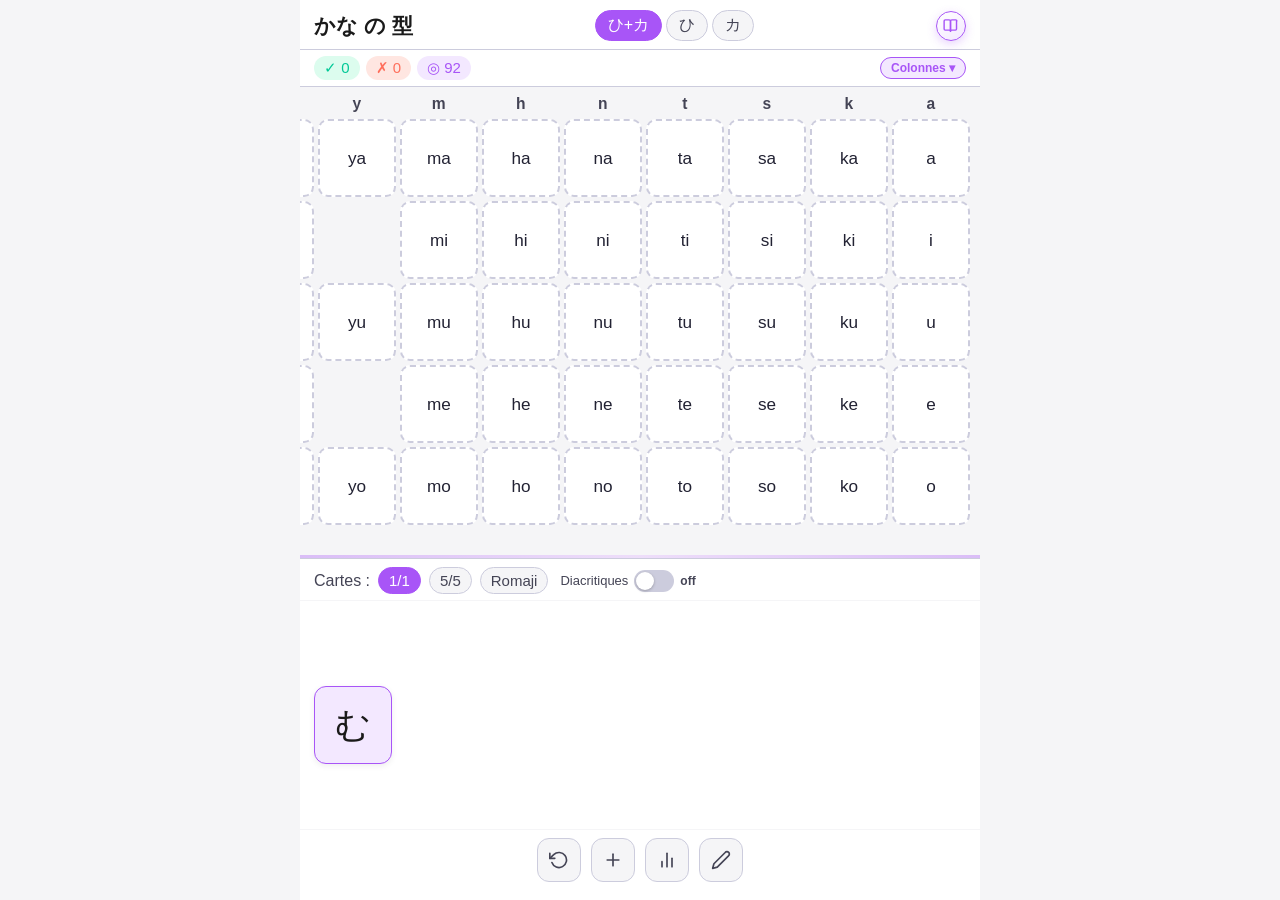
==== index.html @ 25a621da "fix: barre de boutons coupée en PWA Android (hauteur du conteneur obsolète) : --app-h mesuré en JS à" ====
<!DOCTYPE html>
<html lang="fr" dir="ltr">
<head>
  <meta charset="UTF-8" />
  <meta name="viewport" content="width=device-width, initial-scale=1.0, maximum-scale=1.0, user-scalable=no" />
  <title>Kana no Katas — Apprendre les kanas japonais</title>
  <meta name="description" content="Jeu d'apprentissage des kanas japonais par glisser-déposer avec répétition espacée." />
  <meta name="theme-color" content="#A855F7" />
  <meta name="apple-mobile-web-app-capable" content="yes" />
  <meta name="apple-mobile-web-app-status-bar-style" content="default" />
  <meta name="apple-mobile-web-app-title" content="Kana no Katas" />
  <link rel="manifest" href="manifest.json" />
  <link rel="apple-touch-icon" href="icons/icon-192.png" />
  <link rel="stylesheet" href="style.css" />
  <script src="viewport.js"></script>
</head>
<body>
<div id="app">
  <div id="header">
    <h1>かな の 型</h1>
    <div id="mode-toggle">
      <button class="mode-btn active" onclick="setMode('both',this)">ひ+カ</button>
      <button class="mode-btn" onclick="setMode('hiragana',this)">ひ</button>
      <button class="mode-btn" onclick="setMode('katakana',this)">カ</button>
    </div>
    <a class="help-btn" href="guide/index.html#ch02" aria-label="Mode d'emploi" title="Mode d'emploi">
      <svg viewBox="0 0 24 24" width="17" height="17" fill="none" stroke="currentColor" stroke-width="2" stroke-linecap="round" stroke-linejoin="round">
        <path d="M3 5.5C3 4.67 3.67 4 4.5 4H10a2 2 0 0 1 2 2v14a1.5 1.5 0 0 0-1.5-1.5H4.5A1.5 1.5 0 0 1 3 17V5.5Z"/>
        <path d="M21 5.5c0-.83-.67-1.5-1.5-1.5H14a2 2 0 0 0-2 2v14a1.5 1.5 0 0 1 1.5-1.5h5.5a1.5 1.5 0 0 0 1.5-1.5V5.5Z"/>
      </svg>
    </a>
  </div>

  <div id="score-bar">
    <span class="sp sp-ok"   id="s-ok">✓ 0</span>
    <span class="sp sp-err"  id="s-err">✗ 0</span>
    <span class="sp sp-left" id="s-left">◎ 0</span>
    <span class="sp sp-retry" id="s-retry" style="display:none">↺ 0</span>
    <button id="col-selector-btn" onclick="toggleColSelector()"><span id="col-selector-label">Colonnes ▾</span></button>
  </div>


  <!-- Panneau de sélection (masqué par défaut) -->
  <div id="col-selector-panel" style="display:none;">
    <div id="col-selector-header">
      <span>Choisir les colonnes</span>
      <div style="display:flex;gap:6px;">
        <button onclick="selectAllCols()">Toutes</button>
        <button onclick="selectNoneCols()">Aucune</button>
        <button class="btn-apply" onclick="applyColSelection()">Appliquer ✓</button>
      </div>
    </div>
    <div id="col-checkboxes"></div>
  </div>

  <div id="grid-zone">
    <div id="grid-scroll">
      <div id="grid"></div>
    </div>
  </div>

  <div id="divider"></div>

  <div id="card-zone">
    <div id="deck-controls">
      <label>Cartes :</label>
      <button class="dc-btn active" onclick="setDeckSize(1,this)">1/1</button>
      <button class="dc-btn" onclick="setDeckSize(5,this)">5/5</button>
      <button class="dc-btn" id="btnhint" onclick="toggleHints()">Romaji</button>
      <span id="diac-switch-group">
        <span id="diac-switch-label">Diacritiques</span>
        <button id="diac-switch" onclick="toggleDiacritics(this)" aria-pressed="false">
          <span class="rt-knob"></span>
        </button>
        <span id="diac-switch-state">off</span>
      </span>
    </div>
    <div id="msg"></div>
    <div id="deck-scroll"></div>
    <div id="actions">
      <button onclick="resetGame()" aria-label="Recommencer" title="Recommencer">
        <svg viewBox="0 0 24 24" width="20" height="20" fill="none" stroke="currentColor" stroke-width="2" stroke-linecap="round" stroke-linejoin="round"><polyline points="1 4 1 10 7 10"/><path d="M3.51 15a9 9 0 1 0 2.13-9.36L1 10"/></svg>
      </button>
      <button onclick="drawMore()" aria-label="Ajouter des cartes" title="Ajouter des cartes">
        <svg viewBox="0 0 24 24" width="20" height="20" fill="none" stroke="currentColor" stroke-width="2" stroke-linecap="round" stroke-linejoin="round"><line x1="12" y1="5" x2="12" y2="19"/><line x1="5" y1="12" x2="19" y2="12"/></svg>
      </button>
      <button onclick="showBilan()" aria-label="Bilan" title="Bilan">
        <svg viewBox="0 0 24 24" width="20" height="20" fill="none" stroke="currentColor" stroke-width="2" stroke-linecap="round" stroke-linejoin="round"><line x1="18" y1="20" x2="18" y2="10"/><line x1="12" y1="20" x2="12" y2="4"/><line x1="6" y1="20" x2="6" y2="14"/></svg>
      </button>
      <button onclick="window.location.href='trace.html'" aria-label="Tracé" title="Tracé">
        <svg viewBox="0 0 24 24" width="20" height="20" fill="none" stroke="currentColor" stroke-width="2" stroke-linecap="round" stroke-linejoin="round"><path d="M17 3a2.85 2.83 0 1 1 4 4L7.5 20.5 2 22l1.5-5.5z"/></svg>
      </button>
    </div>
  </div>

  <!-- Feedback erreur -->
  <div id="feedback">
    <div class="fb-char"   id="fb-char"></div>
    <div class="fb-romaji" id="fb-romaji"></div>
    <div class="fb-col"    id="fb-col"></div>
    <div class="fb-msg">↺ Reproposé dans ~15 cartes</div>
  </div>

  <!-- Bilan -->
  <div id="bilan">
    <h2>Bilan de session</h2>
    <div class="bilan-stats">
      <div class="bstat ok"><div class="val" id="b-ok">0</div><div class="lbl">Réussis</div></div>
      <div class="bstat err"><div class="val" id="b-err">0</div><div class="lbl">Erreurs</div></div>
      <div class="bstat pct"><div class="val" id="b-pct">—</div><div class="lbl">Réussite</div></div>
    </div>
    <div class="bilan-section" id="b-errors-section">
      <h3>À retravailler</h3>
      <div class="bilan-grid" id="b-errors"></div>
    </div>
    <div class="bilan-section">
      <h3>Maîtrisés</h3>
      <div class="bilan-grid" id="b-ok-grid"></div>
    </div>
    <button onclick="closeBilan()">← Continuer</button>
    <button onclick="window.location.href='trace.html'" class="bilan-trace-btn">✏️ S'entraîner au tracé</button>
    <button onclick="resetGame()">↺ Recommencer</button>
  </div>

<script src="data.js"></script>
<script src="game.js"></script>
<div id="sw-update-banner" style="display:none;">
  <span>✨ Nouvelle version disponible</span>
  <button onclick="applySwUpdate()">Mettre à jour</button>
</div>
<script>
  let swRegistration = null;

  function showUpdateBanner() {
    document.getElementById('sw-update-banner').style.display = 'flex';
  }

  function applySwUpdate() {
    if (!swRegistration || !swRegistration.waiting) return;
    swRegistration.waiting.postMessage('SKIP_WAITING');
  }

  if ('serviceWorker' in navigator) {
    window.addEventListener('load', () => {
      navigator.serviceWorker.register('sw.js')
        .then(reg => {
          swRegistration = reg;
          console.log('SW OK', reg.scope);

          // Cas 1 : un SW est déjà en attente au moment où la page se charge
          // (l'utilisateur avait laissé un onglet ouvert pendant le déploiement).
          if (reg.waiting) showUpdateBanner();

          // Cas 2 : un nouveau SW vient d'être détecté pendant cette session.
          reg.addEventListener('updatefound', () => {
            const newWorker = reg.installing;
            if (!newWorker) return;
            newWorker.addEventListener('statechange', () => {
              if (newWorker.state === 'installed' && navigator.serviceWorker.controller) {
                showUpdateBanner();
              }
            });
          });
        })
        .catch(e => console.warn('SW KO', e));

      // Une fois le nouveau SW activé (après le clic sur "Mettre à jour"),
      // on recharge la page pour charger les nouveaux fichiers.
      let refreshing = false;
      navigator.serviceWorker.addEventListener('controllerchange', () => {
        if (refreshing) return;
        refreshing = true;
        window.location.reload();
      });

      // Sécurité supplémentaire : revérifie une nouvelle version toutes les heures
      // tant que l'app reste ouverte, au cas où un cache intermédiaire (CDN, proxy)
      // retarderait la détection automatique du navigateur.
      setInterval(() => { if (swRegistration) swRegistration.update(); }, 60 * 60 * 1000);
    });
  }
</script>
</body>
</html>
---- style.css ----
/* ── Reset ── */
*, *::before, *::after { box-sizing: border-box; margin: 0; padding: 0; }

:root {
  --bg:     #ffffff;
  --bg2:    #f5f5f7;
  --bg3:    #ebebee;
  --ink:    #3a3a40;
  --text:   #1a1a1a;
  --text2:  #444455;
  --text3:  #222233;
  --border: #ccccdd;
  --purple: #A855F7;
  --purple-light: #F3E8FF;
  --kata-accent: #D946A8;
  --kata-accent-light: #FCE7F3;
  --green:  #00C896;
  --green-light: #DCFCEE;
  --red:    #FF6E5B;
  --red-light: #FFE6E1;
  --amber:  #FFB300;
  --amber-light: #FFF3D6;
  --amber-mid: #FFB300;
  --kana-color: #1a1a1a;
  --romaji-color: #222233;
}

@media (prefers-color-scheme: dark) {
  :root {
    --bg: #1c1c1e; --bg2: #2c2c2e; --bg3: #3a3a3c;
    --ink: #d4d4d8;
    --text: #f2f2f7; --text2: #ebebf5cc; --text3: #333344;
    --border: #48484a;
    --kana-color: #f2f2f7;
    --romaji-color: #ebebf5;
    --purple: #C77DFF; --purple-light: #3a2860;
    --kata-accent: #F0A8D8; --kata-accent-light: #3a1e30;
    --green: #2DFFAA; --green-light: #103a2a;
    --red: #FF8A77; --red-light: #3a1d16;
    --amber: #FFC94D; --amber-light: #3a2c0a;
    --amber-mid: #FFC94D;
  }
}

html, body { height: 100%; overflow: hidden; }

body {
  font-family: -apple-system, BlinkMacSystemFont, 'Segoe UI', sans-serif;
  background: var(--bg2);
  color: var(--text);
  -webkit-tap-highlight-color: transparent;
  font-size: 14px;
}

/* ── Layout principal ── */
#app {
  display: flex; flex-direction: column;
  height: var(--app-h, 100dvh); /* --app-h : voir viewport.js */
  max-width: 680px; margin: 0 auto;
  padding-top: env(safe-area-inset-top, 0px);
  position: relative;
}

/* ── Header ── */
#header {
  display: flex; align-items: center; justify-content: space-between;
  padding: 10px 14px 8px;
  background: var(--bg);
  border-bottom: 1px solid var(--border);
  flex-shrink: 0;
}
#header h1 { font-size: 21px; font-weight: 600; }

#mode-toggle { display: flex; gap: 4px; }
.mode-btn {
  font-size: 16px; padding: 4px 12px; border-radius: 20px;
  border: 1px solid var(--border); background: var(--bg2); color: var(--text2);
  cursor: pointer; transition: all 0.15s;
}
.mode-btn.active { background: var(--purple); color: white; border-color: var(--purple); }

/* ── Score bar ── */
#score-bar {
  display: flex; gap: clamp(3px, 1.5vw, 6px); padding: 6px clamp(8px, 3vw, 14px);
  background: var(--bg); border-bottom: 1px solid var(--border);
  flex-shrink: 0; align-items: center;
  flex-wrap: nowrap;
}
.sp {
  font-size: clamp(11px, 3.2vw, 15px);
  padding: 3px clamp(6px, 2vw, 10px);
  border-radius: 20px; font-weight: 500;
  white-space: nowrap; flex-shrink: 0;
}
.sp-ok    { background: var(--green-light);  color: var(--green); }
.sp-err   { background: var(--red-light);    color: var(--red); }
.sp-left  { background: var(--purple-light); color: var(--purple); }
.sp-retry { background: var(--amber-light);  color: var(--amber); }

/* ── Zone grille 66% ── */
#grid-zone {
  flex: 1 1 0; overflow: hidden; min-height: 0;
  background: var(--bg2); position: relative;
  margin-top: env(safe-area-inset-top, 0px);
}
#grid-scroll {
  width: 100%; height: 100%;
  overflow-x: auto; overflow-y: hidden;
  -webkit-overflow-scrolling: touch;
  touch-action: pan-x;
  padding: 6px 10px;
  direction: rtl;
  align-content: flex-start;
}
#grid {
  display: inline-flex; flex-direction: row; gap: 4px;
  height: 100%; direction: rtl; align-items: stretch;
}

.kana-col {
  display: flex; flex-direction: column; gap: 4px;
  justify-content: flex-start;
  overflow: hidden;
}

.col-hdr {
  font-size: calc(var(--cell-size, 56px) * 0.20); color: var(--text2); text-align: center; font-weight: 700; letter-spacing: 0.03em;
  padding: 2px 0; font-weight: 600; width: var(--cell-size, 56px); flex-shrink: 0;
}

.cell {
  width: var(--cell-size, 56px); height: var(--cell-size, 56px);
  flex-shrink: 0; border-radius: 10px;
  border: 2px dashed var(--border);
  display: flex; align-items: center; justify-content: center; flex-direction: column;
  font-size: calc(var(--cell-size, 56px) * 0.55); background: var(--bg); cursor: pointer;
  color: var(--kana-color);
  transition: all 0.15s; position: relative; flex-shrink: 0;
}
.cell.empty-slot { background: transparent; border: none; }
.cell.drag-over  { border-color: var(--purple); background: var(--purple-light); transform: scale(1.08); }
.cell.correct    { border: 2px solid var(--green); background: var(--green-light); cursor: default; }
.cell.wrong      { border: 2px solid var(--red); background: var(--red-light); animation: shake 0.3s; }
.cell.highlight  { border: 2px solid var(--amber-mid); background: var(--amber-light); animation: pulse 0.5s 4; }

.cell .chars { display: flex; gap: 1px; font-size: calc(var(--cell-size, 56px) * 0.45); flex-wrap: wrap; justify-content: center; }
.cell .chars .ch-hira { color: var(--purple); order: 1; }
.cell .chars .ch-kata { color: var(--kata-accent); order: 2; }
.cell .rhint { font-size: calc(var(--cell-size, 56px) * 0.22); color: var(--romaji-color); font-weight: 600; line-height: 1; margin-top: 2px; font-weight: 500; }
.cell.correct .rhint { color: var(--green); }

.sep-col { width: 10px; flex-shrink: 0; }

@keyframes shake {
  0%,100% { transform: translateX(0); }
  25%      { transform: translateX(-4px); }
  75%      { transform: translateX(4px); }
}
@keyframes pulse {
  0%,100% { border-color: var(--amber-mid); }
  50%      { border-color: var(--amber); background: var(--amber-light); }
}

/* ── Séparateur ── */
#divider {
  flex-shrink: 0; height: 3px;
  background: linear-gradient(90deg, var(--purple), #E0B3FF, var(--purple));
  opacity: 0.35;
}

/* ── Zone cartes 34% ── */
#card-zone {
  flex: 0 0 38%; display: flex; flex-direction: column;
  background: var(--bg); border-top: 1px solid var(--border);
  overflow: hidden;
  padding-bottom: max(env(safe-area-inset-bottom, 0px), 8px);
}

#deck-controls {
  display: flex; align-items: center; gap: 8px; flex-wrap: wrap;
  padding: 8px 14px 6px; border-bottom: 1px solid var(--bg2);
  flex-shrink: 0;
}
#deck-controls label { font-size: 16px; color: var(--text2); }
.dc-btn {
  font-size: 15px; padding: 4px 10px; border-radius: 20px;
  border: 1px solid var(--border); background: var(--bg2); color: var(--text2);
  cursor: pointer; transition: all 0.15s;
}
.dc-btn.active { background: var(--purple); color: white; border-color: var(--purple); }

#diac-switch-group { display: flex; align-items: center; gap: 6px; margin-left: 4px; }
#diac-switch-label { font-size: 13px; color: var(--text2); font-weight: 500; }
#diac-switch {
  width: 40px; height: 22px; border-radius: 13px; border: none;
  background: var(--border); cursor: pointer; position: relative;
  transition: background 0.2s; flex-shrink: 0; padding: 0;
}
#diac-switch.active { background: var(--purple); }
#diac-switch .rt-knob {
  position: absolute; top: 2px; left: 2px; width: 18px; height: 18px;
  border-radius: 50%; background: white; transition: left 0.2s;
  box-shadow: 0 1px 3px rgba(0,0,0,0.25);
}
#diac-switch.active .rt-knob { left: 20px; }
#diac-switch-state { font-size: 12px; color: var(--text2); font-weight: 600; min-width: 20px; }

#msg { font-size: 16px; text-align: center; padding: 2px 0; min-height: 20px; flex-shrink: 0; }

#deck-scroll {
  flex: 1; overflow-x: auto; overflow-y: hidden;
  -webkit-overflow-scrolling: touch;
  touch-action: pan-x;
  padding: 8px 14px;
  display: flex; align-items: center; gap: 8px;
}

/* ── Cartes ── */
.card {
  width: 78px; height: 78px; flex-shrink: 0;
  border-radius: 12px;
  display: flex; flex-direction: column; align-items: center; justify-content: center;
  font-size: 35px; cursor: grab;
  border: 1px solid var(--border); background: var(--bg);
  box-shadow: 0 2px 6px rgba(0,0,0,0.07);
  transition: transform 0.12s;
  user-select: none; touch-action: none; position: relative;
}
.card:active            { transform: scale(1.1); }
.card.card-hira          { border-color: var(--purple); background: var(--purple-light); }
.card.card-kata          { border-color: var(--kata-accent); background: var(--kata-accent-light); }
.card.retry-card        { border-color: var(--amber-mid); background: var(--amber-light); }
.card.flipped           { font-size: 19px; font-weight: 600; color: var(--purple); background: var(--purple-light); border-color: var(--purple); }
.card.selected          { border: 2px solid var(--purple); background: var(--purple-light); box-shadow: 0 0 0 3px #E8C5FF; }
.card.dragging          { opacity: 0.3; }
.card .card-romaji      { font-size: 13px; color: var(--text3); margin-top: 2px; }

.err-badge {
  display: none; position: absolute; top: -5px; right: -5px;
  background: var(--red); color: white;
  font-size: 16px; font-weight: 600;
  border-radius: 10px; padding: 1px 5px; line-height: 1.5;
}
.retry-card .err-badge { display: flex; }

/* ── Actions ── */
#actions {
  display: flex; gap: 10px; padding: 8px 14px 10px;
  flex-shrink: 0; border-top: 1px solid var(--bg2);
  justify-content: center;
}
#actions button {
  flex: 0 0 auto;
  width: 44px; height: 44px;
  display: flex; align-items: center; justify-content: center;
  border-radius: 12px; border: 1px solid var(--border);
  background: var(--bg2); color: var(--text2); cursor: pointer;
  transition: background 0.15s, color 0.15s;
}
#actions button:hover { background: var(--purple-light); color: var(--purple); }
#actions button svg { flex-shrink: 0; }

/* ── Feedback overlay ── */
#feedback {
  display: none; position: fixed;
  top: 50%; left: 50%; transform: translate(-50%, -50%);
  background: var(--bg); border: 4px solid var(--amber-mid);
  border-radius: 18px; padding: 20px 28px;
  text-align: center; z-index: 500; min-width: 200px;
  box-shadow: 0 12px 40px rgba(0,0,0,0.18);
}
.fb-char   { font-size: 70px; line-height: 1.1; }
.fb-romaji { font-size: 27px; font-weight: 700; color: var(--purple); margin: 6px 0 3px; }
.fb-col    { font-size: 16px; color: var(--text2); }
.fb-msg    { font-size: 15px; color: var(--amber); margin-top: 8px; }

/* ── Bilan ── */
#bilan {
  display: none; position: fixed; inset: 0;
  background: var(--bg); padding: 20px 16px;
  z-index: 400; overflow-y: auto;
}
#bilan h2 { font-size: 22px; font-weight: 600; margin-bottom: 14px; }
.bilan-stats { display: flex; gap: 10px; margin-bottom: 16px; }
.bstat { flex: 1; background: var(--bg2); border-radius: 10px; padding: 10px; text-align: center; }
.bstat .val { font-size: 35px; font-weight: 600; }
.bstat .lbl { font-size: 15px; color: var(--text2); margin-top: 2px; }
.bstat.ok  .val { color: var(--green); }
.bstat.err .val { color: var(--red); }
.bstat.pct .val { color: var(--purple); }
.bilan-section { margin-bottom: 16px; }
.bilan-section h3 { font-size: 16px; font-weight: 500; color: var(--text2); margin-bottom: 8px; }
.bilan-grid { display: flex; flex-wrap: wrap; gap: 6px; }
.bilan-card {
  width: 65px; height: 72px; border-radius: 9px;
  display: flex; flex-direction: column; align-items: center; justify-content: center;
  font-size: 25px; border: 1px solid var(--border);
}
.bilan-card.bc-ok  { background: var(--green-light); border-color: var(--green); }
.bilan-card.bc-err { background: var(--red-light);   border-color: var(--red); }
.bilan-card span   { font-size: 13px; color: var(--text2); }
.bilan-card .err-cnt { font-size: 13px; color: var(--red); }
#bilan button {
  width: 100%; padding: 12px; border-radius: 9px;
  border: 1px solid var(--border); background: var(--bg2);
  color: var(--text2); cursor: pointer; font-size: 16px; margin-top: 6px;
}
.bilan-trace-btn {
  background: var(--purple-light) !important;
  border-color: var(--purple) !important;
  color: var(--purple) !important;
  font-weight: 600;
}

/* ── Sélecteur de colonnes ── */
#col-selector-btn {
  font-size: clamp(10px, 3vw, 12px); color: var(--purple); font-weight: 600;
  background: var(--purple-light); border: 1px solid var(--purple);
  border-radius: 20px; cursor: pointer;
  padding: 3px clamp(6px, 2vw, 10px);
  margin-left: auto; flex-shrink: 1; min-width: 0;
  white-space: nowrap; overflow: hidden; text-overflow: ellipsis;
  max-width: 40vw;
}
#col-selector-panel {
  position: absolute; left: 0; right: 0;
  background: var(--bg);
  border-bottom: 2px solid var(--purple);
  z-index: 100; padding: 10px 14px 14px;
  box-shadow: 0 8px 24px rgba(0,0,0,0.12);
}
#col-selector-header {
  display: flex; align-items: center; justify-content: space-between;
  margin-bottom: 10px; font-size: 13px; font-weight: 600; color: var(--text);
}
#col-selector-header button {
  font-size: 11px; padding: 3px 8px; border-radius: 20px;
  border: 1px solid var(--border); background: var(--bg2);
  color: var(--text2); cursor: pointer;
}
#col-selector-header .btn-apply {
  background: var(--purple); color: white; border-color: var(--purple);
}
#col-checkboxes {
  display: flex; flex-wrap: wrap; gap: 6px;
}
.col-check {
  display: flex; align-items: center; gap: 5px;
  padding: 5px 10px; border-radius: 20px;
  border: 1px solid var(--border); background: var(--bg2);
  cursor: pointer; font-size: 13px; color: var(--text2);
  user-select: none; transition: all 0.12s;
}
.col-check.checked {
  background: var(--purple-light); border-color: var(--purple);
  color: var(--purple);
}
.col-check .col-check-kana { font-size: 16px; }

/* ── Mode d'emploi (lien vers guide/index.html) ── */
.help-btn {
  width: 30px; height: 30px; border-radius: 50%; flex-shrink: 0; padding: 0;
  text-decoration: none; display: flex; align-items: center; justify-content: center;
  color: var(--purple); border: 1px solid var(--purple);
  background: linear-gradient(145deg, var(--bg), var(--purple-light));
  box-shadow: 0 3px 10px rgba(168,85,247,0.25);
}

/* ── Bannière de mise à jour PWA ── */
#sw-update-banner {
  display: none; align-items: center; justify-content: center; gap: 12px;
  position: fixed; left: 0; right: 0; bottom: 0; z-index: 1000;
  padding: 12px 16px; padding-bottom: max(12px, env(safe-area-inset-bottom));
  background: var(--purple); color: white;
  font-size: 14px; font-weight: 600;
  box-shadow: 0 -4px 16px rgba(0,0,0,0.15);
  animation: sw-banner-in 0.3s ease-out;
}
#sw-update-banner button {
  background: white; color: var(--purple); border: none;
  border-radius: 20px; padding: 6px 16px; font-size: 13px; font-weight: 700;
  cursor: pointer; flex-shrink: 0;
}
@keyframes sw-banner-in {
  from { transform: translateY(100%); }
  to { transform: translateY(0); }
}
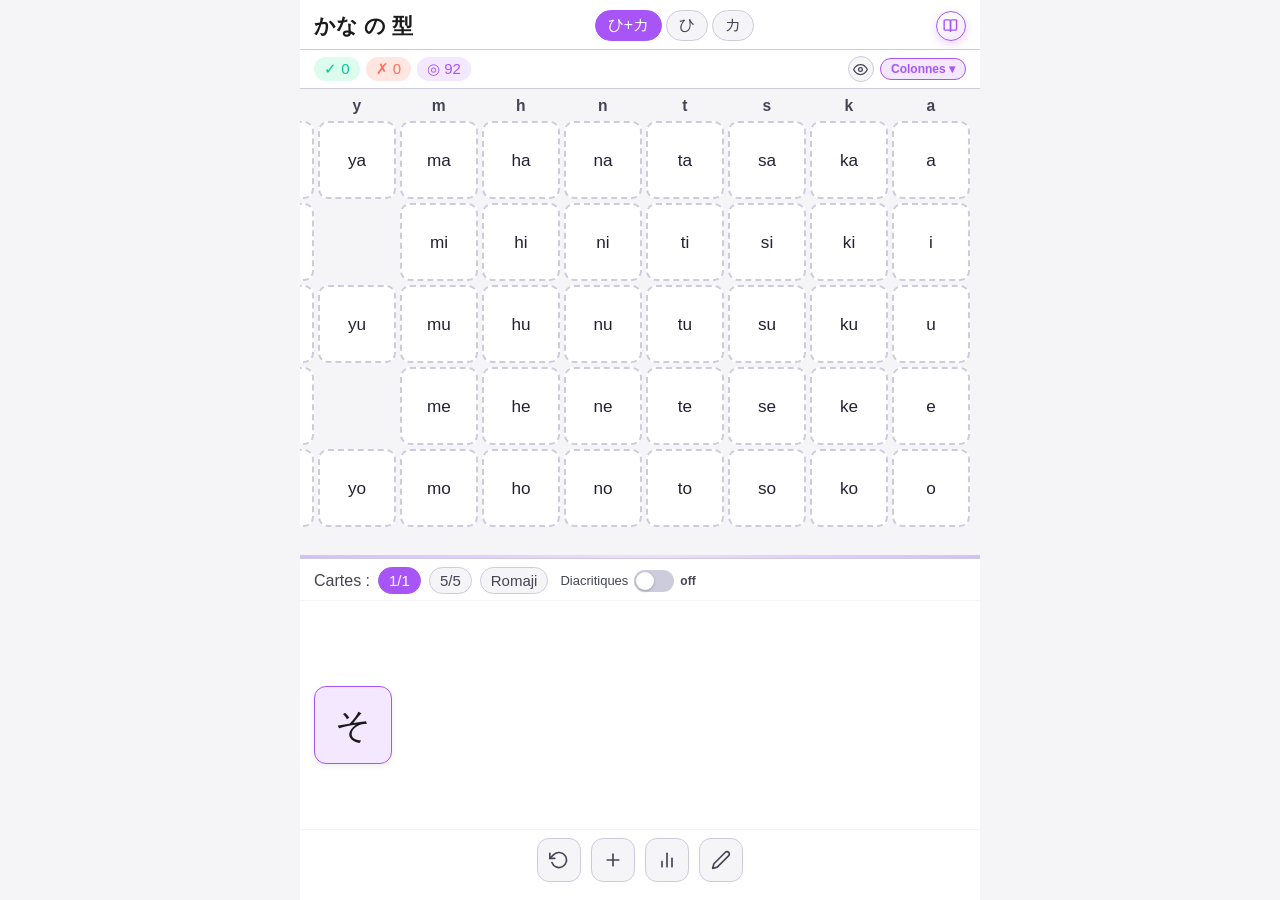
==== commit 9b134265: "feat: bouton œil dans la barre des scores pour afficher/masquer les sons (romaji) de la grille (v52)" ====
--- a/index.html
+++ b/index.html
@@ -36,6 +36,10 @@
     <span class="sp sp-err"  id="s-err">✗ 0</span>
     <span class="sp sp-left" id="s-left">◎ 0</span>
     <span class="sp sp-retry" id="s-retry" style="display:none">↺ 0</span>
+    <button class="eye-btn" id="eye-btn" onclick="toggleGridRomaji()" aria-pressed="false" aria-label="Masquer les sons dans la grille" title="Afficher / masquer les sons (romaji) dans la grille">
+      <svg class="eye-on" viewBox="0 0 24 24" width="17" height="17" fill="none" stroke="currentColor" stroke-width="2" stroke-linecap="round" stroke-linejoin="round"><path d="M1 12s4-8 11-8 11 8 11 8-4 8-11 8S1 12 1 12z"/><circle cx="12" cy="12" r="3"/></svg>
+      <svg class="eye-off" viewBox="0 0 24 24" width="17" height="17" fill="none" stroke="currentColor" stroke-width="2" stroke-linecap="round" stroke-linejoin="round"><path d="M17.94 17.94A10.07 10.07 0 0 1 12 20c-7 0-11-8-11-8a18.45 18.45 0 0 1 5.06-5.94M9.9 4.24A9.12 9.12 0 0 1 12 4c7 0 11 8 11 8a18.5 18.5 0 0 1-2.16 3.19m-6.72-1.07a3 3 0 1 1-4.24-4.24"/><line x1="1" y1="1" x2="23" y2="23"/></svg>
+    </button>
     <button id="col-selector-btn" onclick="toggleColSelector()"><span id="col-selector-label">Colonnes ▾</span></button>
   </div>
 
--- a/style.css
+++ b/style.css
@@ -366,6 +366,25 @@
   box-shadow: 0 3px 10px rgba(168,85,247,0.25);
 }
 
+/* Bouton « taille de l'affichage » (même famille que .help-btn, mais discret) */
+.view-btn, .eye-btn {
+  width: 30px; height: 30px; border-radius: 50%; flex-shrink: 0; padding: 0;
+  display: flex; align-items: center; justify-content: center; cursor: pointer;
+  color: var(--text2); border: 1px solid var(--border); background: var(--bg2);
+}
+.view-btn.active, .eye-btn.active { color: var(--purple); border-color: var(--purple); background: var(--purple-light); }
+
+/* Œil de la grille : œil ouvert = sons visibles, œil barré = sons masqués.
+   visibility (et non display) pour que les kanas ne bougent pas dans les cases. */
+.eye-btn .eye-off { display: none; }
+.eye-btn.active .eye-on { display: none; }
+.eye-btn.active .eye-off { display: block; }
+#grid-zone.romaji-off .cell .rhint { visibility: hidden; }
+/* Dans la barre des scores : l'œil se range à droite, collé au bouton « Colonnes » */
+#score-bar .eye-btn { width: 26px; height: 26px; margin-left: auto; }
+#score-bar .eye-btn svg { width: 15px; height: 15px; }
+#score-bar .eye-btn + #col-selector-btn { margin-left: 0; }
+
 /* ── Bannière de mise à jour PWA ── */
 #sw-update-banner {
   display: none; align-items: center; justify-content: center; gap: 12px;
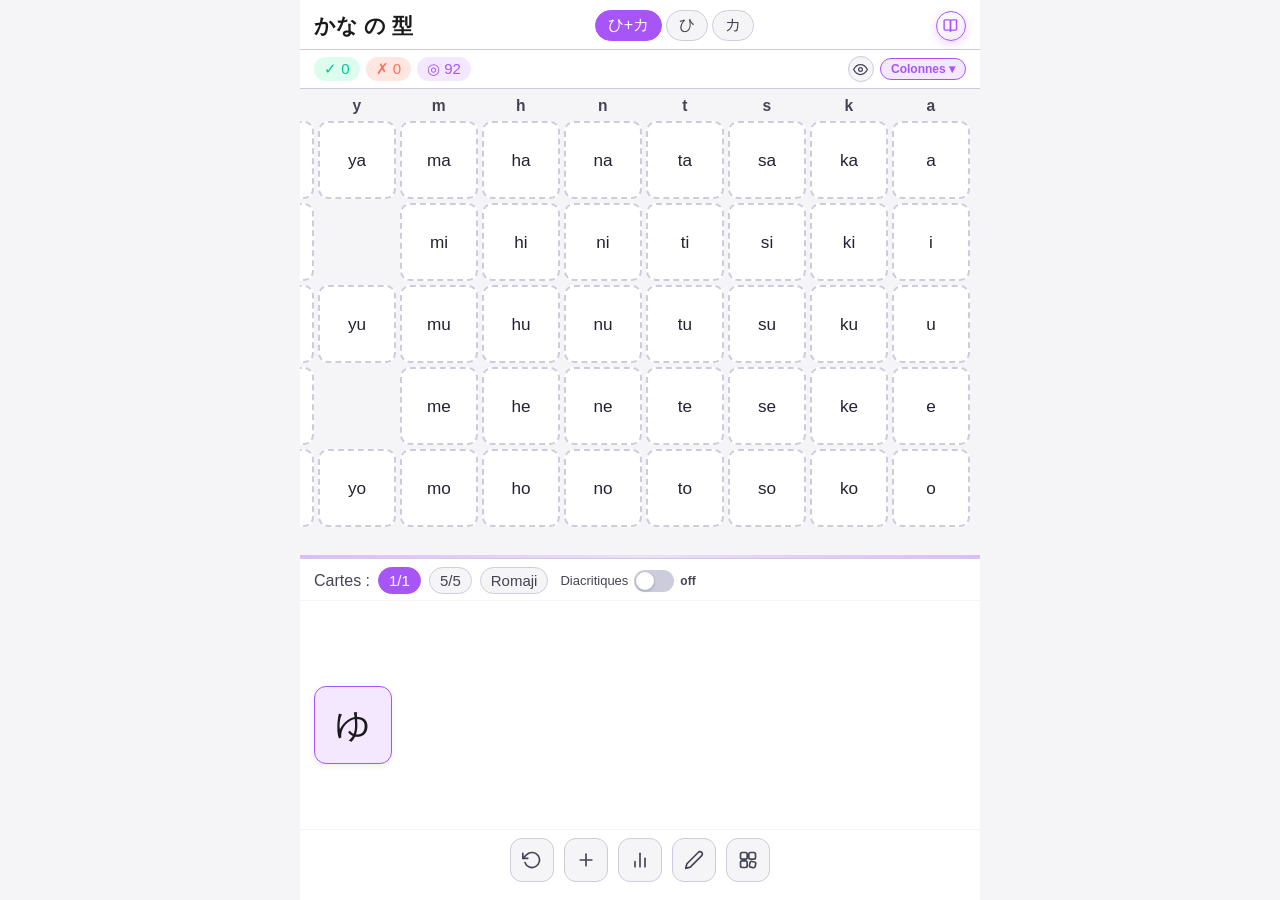
==== commit 06357ebd: "feat: jeu Puzzle (grille + pile de cartes, couleurs, clignotement, score décompte) et accès depuis l" ====
--- a/index.html
+++ b/index.html
@@ -94,6 +94,9 @@
       <button onclick="window.location.href='trace.html'" aria-label="Tracé" title="Tracé">
         <svg viewBox="0 0 24 24" width="20" height="20" fill="none" stroke="currentColor" stroke-width="2" stroke-linecap="round" stroke-linejoin="round"><path d="M17 3a2.85 2.83 0 1 1 4 4L7.5 20.5 2 22l1.5-5.5z"/></svg>
       </button>
+      <button onclick="window.location.href='puzzle.html'" aria-label="Puzzle" title="Puzzle">
+        <svg viewBox="0 0 24 24" width="20" height="20" fill="none" stroke="currentColor" stroke-width="2" stroke-linecap="round" stroke-linejoin="round"><rect x="3" y="3" width="8" height="8" rx="2"/><rect x="13" y="3" width="8" height="8" rx="2"/><rect x="3" y="13" width="8" height="8" rx="2"/><rect x="14" y="14" width="7" height="7" rx="2" transform="rotate(12 17.5 17.5)"/></svg>
+      </button>
     </div>
   </div>
 
@@ -123,6 +126,7 @@
     </div>
     <button onclick="closeBilan()">← Continuer</button>
     <button onclick="window.location.href='trace.html'" class="bilan-trace-btn">✏️ S'entraîner au tracé</button>
+    <button onclick="window.location.href='puzzle.html'" class="bilan-trace-btn">Jouer au puzzle</button>
     <button onclick="resetGame()">↺ Recommencer</button>
   </div>
 
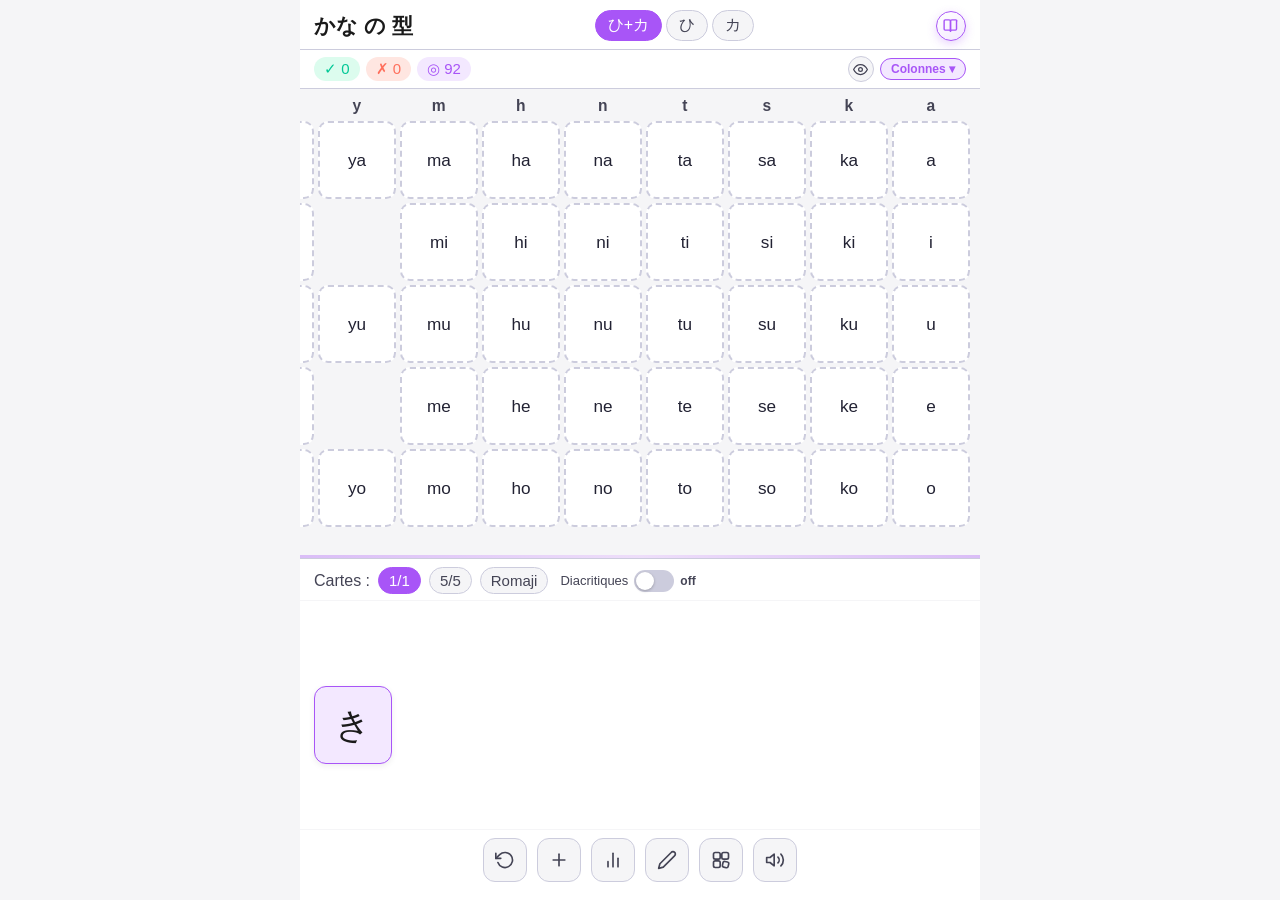
==== commit 59cbb468: "feat: jeu Lecture, mots illustres par une photo avec selecteur de colonnes (v58) Quatrieme jeu : lec" ====
--- a/index.html
+++ b/index.html
@@ -97,6 +97,9 @@
       <button onclick="window.location.href='puzzle.html'" aria-label="Puzzle" title="Puzzle">
         <svg viewBox="0 0 24 24" width="20" height="20" fill="none" stroke="currentColor" stroke-width="2" stroke-linecap="round" stroke-linejoin="round"><rect x="3" y="3" width="8" height="8" rx="2"/><rect x="13" y="3" width="8" height="8" rx="2"/><rect x="3" y="13" width="8" height="8" rx="2"/><rect x="14" y="14" width="7" height="7" rx="2" transform="rotate(12 17.5 17.5)"/></svg>
       </button>
+      <button onclick="window.location.href='lecture.html'" aria-label="Lecture" title="Lecture">
+        <svg viewBox="0 0 24 24" width="20" height="20" fill="none" stroke="currentColor" stroke-width="2" stroke-linecap="round" stroke-linejoin="round"><polygon points="11 5 6 9 2 9 2 15 6 15 11 19 11 5"/><path d="M15.54 8.46a5 5 0 0 1 0 7.07"/><path d="M19.07 4.93a10 10 0 0 1 0 14.14"/></svg>
+      </button>
     </div>
   </div>
 
--- a/style.css
+++ b/style.css
@@ -379,7 +379,8 @@
 .eye-btn .eye-off { display: none; }
 .eye-btn.active .eye-on { display: none; }
 .eye-btn.active .eye-off { display: block; }
-#grid-zone.romaji-off .cell .rhint { visibility: hidden; }
+#grid-zone.romaji-off .cell .rhint,
+#grid-zone.romaji-off .col-hdr { visibility: hidden; }
 /* Dans la barre des scores : l'œil se range à droite, collé au bouton « Colonnes » */
 #score-bar .eye-btn { width: 26px; height: 26px; margin-left: auto; }
 #score-bar .eye-btn svg { width: 15px; height: 15px; }
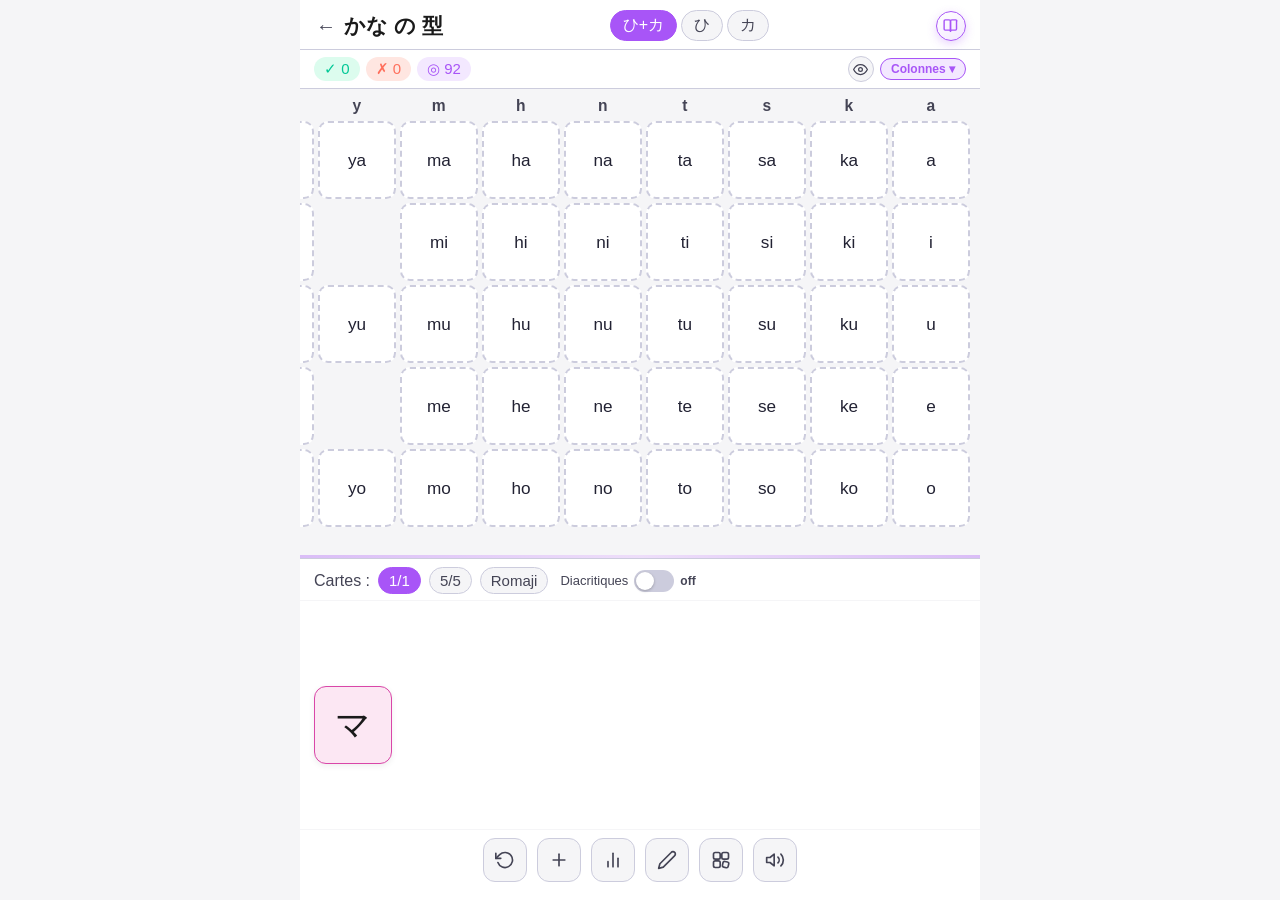
==== commit da6a1487: "v59 : menu d'accueil pour choisir son jeu, fleche de retour dans chaque jeu Co-Authored-By: Claude S" ====
--- a/index.html
+++ b/index.html
@@ -17,7 +17,10 @@
 <body>
 <div id="app">
   <div id="header">
-    <h1>かな の 型</h1>
+    <div class="hd-left">
+      <a class="hd-back" href="menu.html" aria-label="Retour au menu des jeux" title="Menu des jeux">←</a>
+      <h1>かな の 型</h1>
+    </div>
     <div id="mode-toggle">
       <button class="mode-btn active" onclick="setMode('both',this)">ひ+カ</button>
       <button class="mode-btn" onclick="setMode('hiragana',this)">ひ</button>
--- a/style.css
+++ b/style.css
@@ -69,7 +69,10 @@
   border-bottom: 1px solid var(--border);
   flex-shrink: 0;
 }
-#header h1 { font-size: 21px; font-weight: 600; }
+#header h1 { font-size: 21px; font-weight: 600; white-space: nowrap; }
+.hd-left { display: flex; align-items: center; gap: 6px; flex-shrink: 0; }
+@media (max-width: 360px) { #header { padding-left: 8px; padding-right: 8px; } #header h1 { font-size: 18px; } }
+.hd-back { font-size: 20px; line-height: 1; color: var(--text2); text-decoration: none; padding: 0 2px; }
 
 #mode-toggle { display: flex; gap: 4px; }
 .mode-btn {
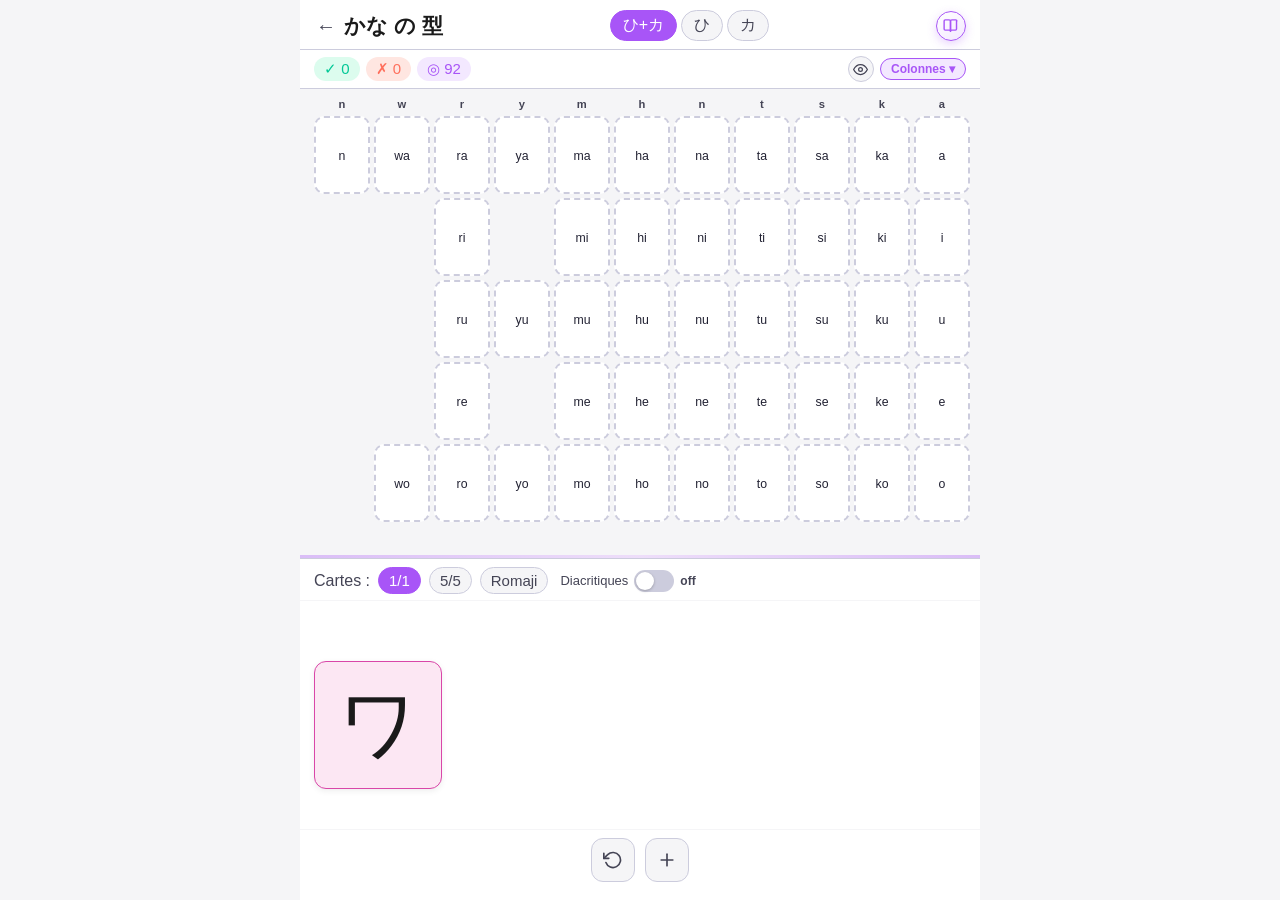
==== commit b11155a3: "v66 : menu pivot de la navigation, colonnes partagees, page Mes scores, icones SVG du puzzle Co-Auth" ====
--- a/index.html
+++ b/index.html
@@ -91,18 +91,6 @@
       <button onclick="drawMore()" aria-label="Ajouter des cartes" title="Ajouter des cartes">
         <svg viewBox="0 0 24 24" width="20" height="20" fill="none" stroke="currentColor" stroke-width="2" stroke-linecap="round" stroke-linejoin="round"><line x1="12" y1="5" x2="12" y2="19"/><line x1="5" y1="12" x2="19" y2="12"/></svg>
       </button>
-      <button onclick="showBilan()" aria-label="Bilan" title="Bilan">
-        <svg viewBox="0 0 24 24" width="20" height="20" fill="none" stroke="currentColor" stroke-width="2" stroke-linecap="round" stroke-linejoin="round"><line x1="18" y1="20" x2="18" y2="10"/><line x1="12" y1="20" x2="12" y2="4"/><line x1="6" y1="20" x2="6" y2="14"/></svg>
-      </button>
-      <button onclick="window.location.href='trace.html'" aria-label="Tracé" title="Tracé">
-        <svg viewBox="0 0 24 24" width="20" height="20" fill="none" stroke="currentColor" stroke-width="2" stroke-linecap="round" stroke-linejoin="round"><path d="M17 3a2.85 2.83 0 1 1 4 4L7.5 20.5 2 22l1.5-5.5z"/></svg>
-      </button>
-      <button onclick="window.location.href='puzzle.html'" aria-label="Puzzle" title="Puzzle">
-        <svg viewBox="0 0 24 24" width="20" height="20" fill="none" stroke="currentColor" stroke-width="2" stroke-linecap="round" stroke-linejoin="round"><rect x="3" y="3" width="8" height="8" rx="2"/><rect x="13" y="3" width="8" height="8" rx="2"/><rect x="3" y="13" width="8" height="8" rx="2"/><rect x="14" y="14" width="7" height="7" rx="2" transform="rotate(12 17.5 17.5)"/></svg>
-      </button>
-      <button onclick="window.location.href='lecture.html'" aria-label="Lecture" title="Lecture">
-        <svg viewBox="0 0 24 24" width="20" height="20" fill="none" stroke="currentColor" stroke-width="2" stroke-linecap="round" stroke-linejoin="round"><polygon points="11 5 6 9 2 9 2 15 6 15 11 19 11 5"/><path d="M15.54 8.46a5 5 0 0 1 0 7.07"/><path d="M19.07 4.93a10 10 0 0 1 0 14.14"/></svg>
-      </button>
     </div>
   </div>
 
@@ -116,7 +104,7 @@
 
   <!-- Bilan -->
   <div id="bilan">
-    <h2>Bilan de session</h2>
+    <h2>Bien joué !</h2>
     <div class="bilan-stats">
       <div class="bstat ok"><div class="val" id="b-ok">0</div><div class="lbl">Réussis</div></div>
       <div class="bstat err"><div class="val" id="b-err">0</div><div class="lbl">Erreurs</div></div>
@@ -130,13 +118,13 @@
       <h3>Maîtrisés</h3>
       <div class="bilan-grid" id="b-ok-grid"></div>
     </div>
-    <button onclick="closeBilan()">← Continuer</button>
-    <button onclick="window.location.href='trace.html'" class="bilan-trace-btn">✏️ S'entraîner au tracé</button>
-    <button onclick="window.location.href='puzzle.html'" class="bilan-trace-btn">Jouer au puzzle</button>
     <button onclick="resetGame()">↺ Recommencer</button>
+    <button onclick="window.location.href='scores.html'" class="bilan-trace-btn">Mes scores</button>
+    <button onclick="window.location.href='menu.html'">Menu des jeux</button>
   </div>
 
 <script src="data.js"></script>
+<script src="shared.js"></script>
 <script src="game.js"></script>
 <div id="sw-update-banner" style="display:none;">
   <span>✨ Nouvelle version disponible</span>
--- a/style.css
+++ b/style.css
@@ -132,7 +132,7 @@
 }
 
 .cell {
-  width: var(--cell-size, 56px); height: var(--cell-size, 56px);
+  width: var(--cell-size, 56px); height: var(--cell-h, var(--cell-size, 56px));
   flex-shrink: 0; border-radius: 10px;
   border: 2px dashed var(--border);
   display: flex; align-items: center; justify-content: center; flex-direction: column;
@@ -141,7 +141,16 @@
   transition: all 0.15s; position: relative; flex-shrink: 0;
 }
 .cell.empty-slot { background: transparent; border: none; }
-.cell.drag-over  { border-color: var(--purple); background: var(--purple-light); transform: scale(1.08); }
+.cell.drag-over  { border-color: var(--purple); background: var(--purple-light); z-index: 20; }
+
+/* Loupe (3 x 3 cases) pendant le glisser d'une carte : voir updateLens dans game.js */
+#lens {
+  position: fixed; z-index: 2000; pointer-events: none; display: none;
+  grid-template-columns: repeat(3, auto); gap: 4px; direction: rtl; padding: 8px;
+  background: var(--bg); border: 2px solid var(--purple); border-radius: 18px;
+  box-shadow: 0 10px 28px rgba(0,0,0,.28);
+}
+#lens .cell { transition: none; }
 .cell.correct    { border: 2px solid var(--green); background: var(--green-light); cursor: default; }
 .cell.wrong      { border: 2px solid var(--red); background: var(--red-light); animation: shake 0.3s; }
 .cell.highlight  { border: 2px solid var(--amber-mid); background: var(--amber-light); animation: pulse 0.5s 4; }
@@ -220,10 +229,10 @@
 
 /* ── Cartes ── */
 .card {
-  width: 78px; height: 78px; flex-shrink: 0;
+  width: var(--card-size, 78px); height: var(--card-size, 78px); flex-shrink: 0;
   border-radius: 12px;
   display: flex; flex-direction: column; align-items: center; justify-content: center;
-  font-size: 35px; cursor: grab;
+  font-size: calc(var(--card-size, 78px) * 0.62); cursor: grab;
   border: 1px solid var(--border); background: var(--bg);
   box-shadow: 0 2px 6px rgba(0,0,0,0.07);
   transition: transform 0.12s;
@@ -233,10 +242,10 @@
 .card.card-hira          { border-color: var(--purple); background: var(--purple-light); }
 .card.card-kata          { border-color: var(--kata-accent); background: var(--kata-accent-light); }
 .card.retry-card        { border-color: var(--amber-mid); background: var(--amber-light); }
-.card.flipped           { font-size: 19px; font-weight: 600; color: var(--purple); background: var(--purple-light); border-color: var(--purple); }
+.card.flipped           { font-size: calc(var(--card-size, 78px) * 0.27); font-weight: 600; color: var(--purple); background: var(--purple-light); border-color: var(--purple); }
 .card.selected          { border: 2px solid var(--purple); background: var(--purple-light); box-shadow: 0 0 0 3px #E8C5FF; }
 .card.dragging          { opacity: 0.3; }
-.card .card-romaji      { font-size: 13px; color: var(--text3); margin-top: 2px; }
+.card .card-romaji      { font-size: calc(var(--card-size, 78px) * 0.17); color: var(--text3); margin-top: 2px; }
 
 .err-badge {
   display: none; position: absolute; top: -5px; right: -5px;
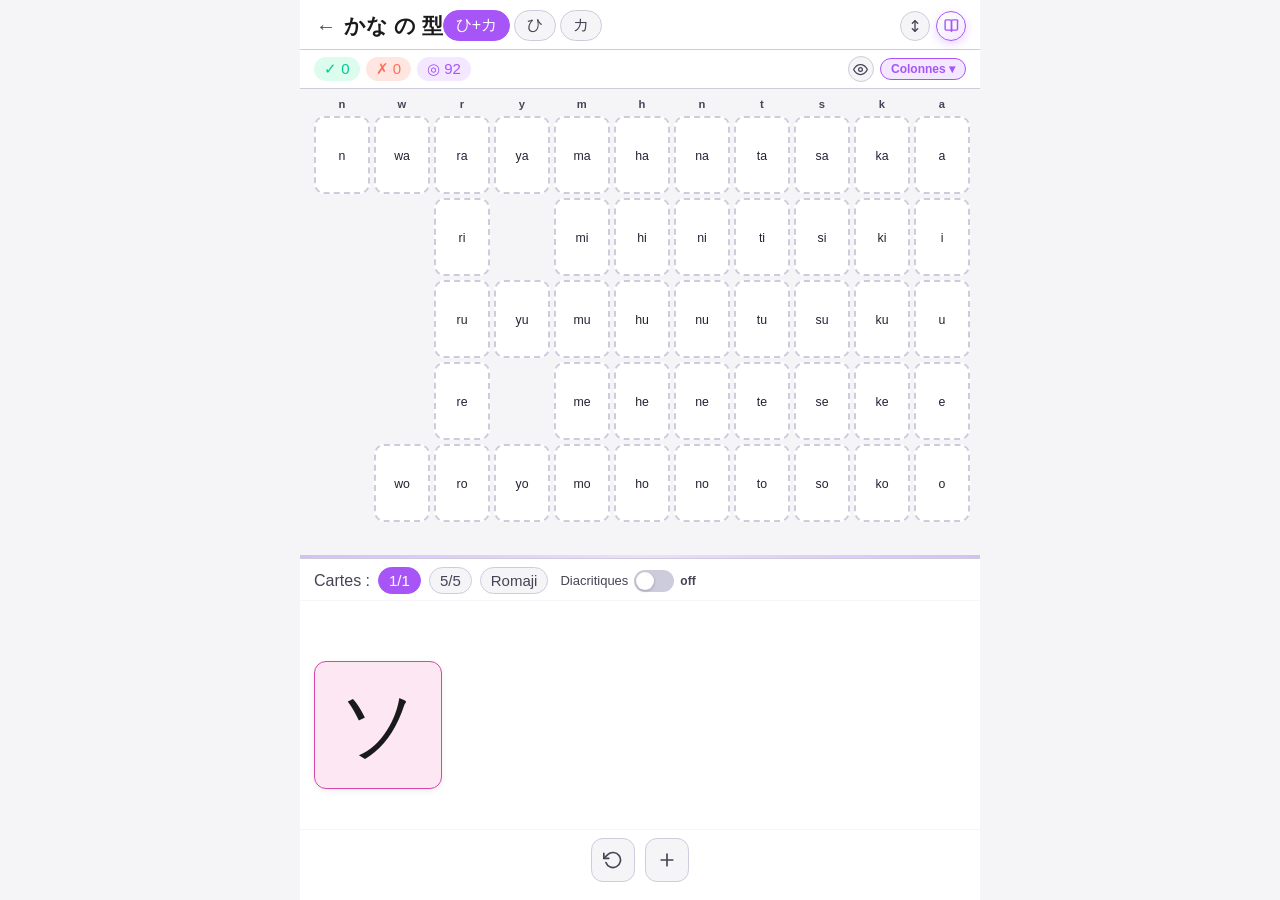
==== commit b4f76137: "v73 : boutons hauteur et mode d'emploi sur tous les ecrans (header-tools.js), cases du puzzle Facile" ====
--- a/index.html
+++ b/index.html
@@ -13,6 +13,7 @@
   <link rel="apple-touch-icon" href="icons/icon-192.png" />
   <link rel="stylesheet" href="style.css" />
   <script src="viewport.js"></script>
+  <script src="header-tools.js"></script>
 </head>
 <body>
 <div id="app">
@@ -26,12 +27,7 @@
       <button class="mode-btn" onclick="setMode('hiragana',this)">ひ</button>
       <button class="mode-btn" onclick="setMode('katakana',this)">カ</button>
     </div>
-    <a class="help-btn" href="guide/index.html#ch02" aria-label="Mode d'emploi" title="Mode d'emploi">
-      <svg viewBox="0 0 24 24" width="17" height="17" fill="none" stroke="currentColor" stroke-width="2" stroke-linecap="round" stroke-linejoin="round">
-        <path d="M3 5.5C3 4.67 3.67 4 4.5 4H10a2 2 0 0 1 2 2v14a1.5 1.5 0 0 0-1.5-1.5H4.5A1.5 1.5 0 0 1 3 17V5.5Z"/>
-        <path d="M21 5.5c0-.83-.67-1.5-1.5-1.5H14a2 2 0 0 0-2 2v14a1.5 1.5 0 0 1 1.5-1.5h5.5a1.5 1.5 0 0 0 1.5-1.5V5.5Z"/>
-      </svg>
-    </a>
+    <span class="hd-tools" data-tools="ch02"></span>
   </div>
 
   <div id="score-bar">
--- a/style.css
+++ b/style.css
@@ -72,6 +72,7 @@
 #header h1 { font-size: 21px; font-weight: 600; white-space: nowrap; }
 .hd-left { display: flex; align-items: center; gap: 6px; flex-shrink: 0; }
 @media (max-width: 360px) { #header { padding-left: 8px; padding-right: 8px; } #header h1 { font-size: 18px; } }
+@media (max-width: 340px) { #header h1 { font-size: 16px; } #header .hd-left { gap: 4px; } #header .hd-tools { gap: 4px; margin-left: 6px; } #header .mode-btn { padding-left: 7px; padding-right: 7px; } }
 .hd-back { font-size: 20px; line-height: 1; color: var(--text2); text-decoration: none; padding: 0 2px; }
 
 #mode-toggle { display: flex; gap: 4px; }
@@ -133,8 +134,8 @@
 
 .cell {
   width: var(--cell-size, 56px); height: var(--cell-h, var(--cell-size, 56px));
-  flex-shrink: 0; border-radius: 10px;
-  border: 2px dashed var(--border);
+  flex-shrink: 0; border-radius: var(--cell-r, 10px);
+  border: var(--cell-bw, 2px) dashed var(--border);
   display: flex; align-items: center; justify-content: center; flex-direction: column;
   font-size: calc(var(--cell-size, 56px) * 0.55); background: var(--bg); cursor: pointer;
   color: var(--kana-color);
@@ -143,17 +144,12 @@
 .cell.empty-slot { background: transparent; border: none; }
 .cell.drag-over  { border-color: var(--purple); background: var(--purple-light); z-index: 20; }
 
-/* Loupe (3 x 3 cases) pendant le glisser d'une carte : voir updateLens dans game.js */
-#lens {
-  position: fixed; z-index: 2000; pointer-events: none; display: none;
-  grid-template-columns: repeat(3, auto); gap: 4px; direction: rtl; padding: 8px;
-  background: var(--bg); border: 2px solid var(--purple); border-radius: 18px;
-  box-shadow: 0 10px 28px rgba(0,0,0,.28);
-}
-#lens .cell { transition: none; }
-.cell.correct    { border: 2px solid var(--green); background: var(--green-light); cursor: default; }
-.cell.wrong      { border: 2px solid var(--red); background: var(--red-light); animation: shake 0.3s; }
-.cell.highlight  { border: 2px solid var(--amber-mid); background: var(--amber-light); animation: pulse 0.5s 4; }
+/* Zoom de toute la grille pendant le glisser (voir startGridZoom dans game.js) */
+#grid.zooming { transform: scale(var(--zoom, 2)); transition: transform 0.12s ease-out; will-change: transform; }
+#grid.zooming .cell { transition: none; }
+.cell.correct    { border: var(--cell-bw, 2px) solid var(--green); background: var(--green-light); cursor: default; }
+.cell.wrong      { border: var(--cell-bw, 2px) solid var(--red); background: var(--red-light); animation: shake 0.3s; }
+.cell.highlight  { border: var(--cell-bw, 2px) solid var(--amber-mid); background: var(--amber-light); animation: pulse 0.5s 4; }
 
 .cell .chars { display: flex; gap: 1px; font-size: calc(var(--cell-size, 56px) * 0.45); flex-wrap: wrap; justify-content: center; }
 .cell .chars .ch-hira { color: var(--purple); order: 1; }
@@ -378,6 +374,9 @@
   box-shadow: 0 3px 10px rgba(168,85,247,0.25);
 }
 
+/* Les deux boutons du coin haut droit de chaque écran (voir header-tools.js) */
+.hd-tools { display: flex; align-items: center; gap: 6px; flex-shrink: 0; margin-left: auto; }
+
 /* Bouton « taille de l'affichage » (même famille que .help-btn, mais discret) */
 .view-btn, .eye-btn {
   width: 30px; height: 30px; border-radius: 50%; flex-shrink: 0; padding: 0;
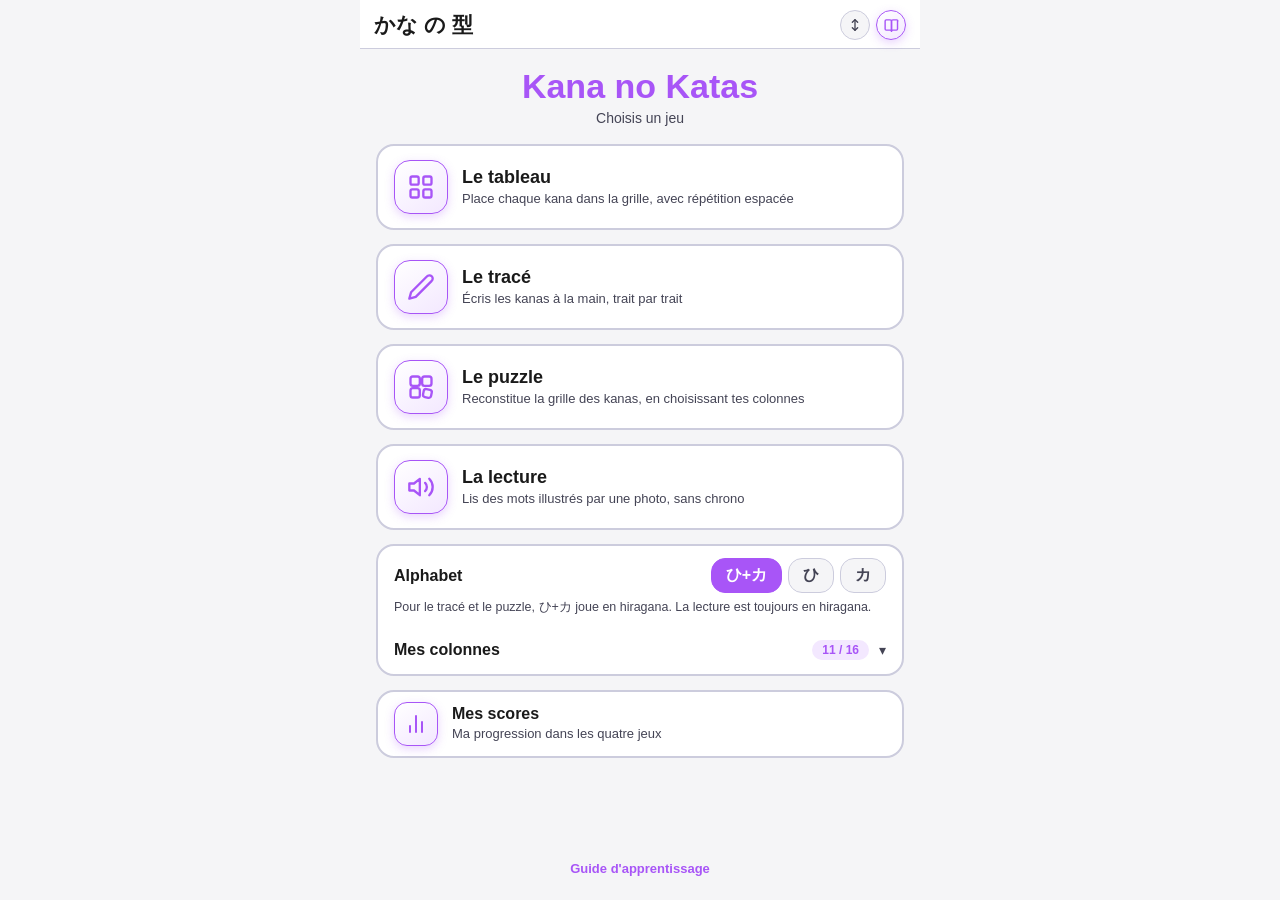
==== commit a5cf9516: "v81 : le menu devient la page d'accueil (index.html), le jeu du tableau passe en tableau.html, menu." ====
--- a/index.html
+++ b/index.html
@@ -1,179 +1,135 @@
 <!DOCTYPE html>
-<html lang="fr" dir="ltr">
+<html lang="fr">
 <head>
   <meta charset="UTF-8" />
   <meta name="viewport" content="width=device-width, initial-scale=1.0, maximum-scale=1.0, user-scalable=no" />
-  <title>Kana no Katas — Apprendre les kanas japonais</title>
-  <meta name="description" content="Jeu d'apprentissage des kanas japonais par glisser-déposer avec répétition espacée." />
+  <title>Kana no Katas</title>
   <meta name="theme-color" content="#A855F7" />
   <meta name="apple-mobile-web-app-capable" content="yes" />
-  <meta name="apple-mobile-web-app-status-bar-style" content="default" />
-  <meta name="apple-mobile-web-app-title" content="Kana no Katas" />
   <link rel="manifest" href="manifest.json" />
   <link rel="apple-touch-icon" href="icons/icon-192.png" />
   <link rel="stylesheet" href="style.css" />
+  <link rel="stylesheet" href="menu.css" />
   <script src="viewport.js"></script>
   <script src="header-tools.js"></script>
+  <script src="install.js"></script>
 </head>
 <body>
-<div id="app">
-  <div id="header">
-    <div class="hd-left">
-      <a class="hd-back" href="menu.html" aria-label="Retour au menu des jeux" title="Menu des jeux">←</a>
-      <h1>かな の 型</h1>
-    </div>
-    <div id="mode-toggle">
-      <button class="mode-btn active" onclick="setMode('both',this)">ひ+カ</button>
-      <button class="mode-btn" onclick="setMode('hiragana',this)">ひ</button>
-      <button class="mode-btn" onclick="setMode('katakana',this)">カ</button>
-    </div>
-    <span class="hd-tools" data-tools="ch02"></span>
+<div id="menu-app">
+
+  <div class="menu-top">
+    <h1>かな の 型</h1>
+    <span class="hd-tools" data-tools="ch06"></span>
   </div>
 
-  <div id="score-bar">
-    <span class="sp sp-ok"   id="s-ok">✓ 0</span>
-    <span class="sp sp-err"  id="s-err">✗ 0</span>
-    <span class="sp sp-left" id="s-left">◎ 0</span>
-    <span class="sp sp-retry" id="s-retry" style="display:none">↺ 0</span>
-    <button class="eye-btn" id="eye-btn" onclick="toggleGridRomaji()" aria-pressed="false" aria-label="Masquer les sons dans la grille" title="Afficher / masquer les sons (romaji) dans la grille">
-      <svg class="eye-on" viewBox="0 0 24 24" width="17" height="17" fill="none" stroke="currentColor" stroke-width="2" stroke-linecap="round" stroke-linejoin="round"><path d="M1 12s4-8 11-8 11 8 11 8-4 8-11 8S1 12 1 12z"/><circle cx="12" cy="12" r="3"/></svg>
-      <svg class="eye-off" viewBox="0 0 24 24" width="17" height="17" fill="none" stroke="currentColor" stroke-width="2" stroke-linecap="round" stroke-linejoin="round"><path d="M17.94 17.94A10.07 10.07 0 0 1 12 20c-7 0-11-8-11-8a18.45 18.45 0 0 1 5.06-5.94M9.9 4.24A9.12 9.12 0 0 1 12 4c7 0 11 8 11 8a18.5 18.5 0 0 1-2.16 3.19m-6.72-1.07a3 3 0 1 1-4.24-4.24"/><line x1="1" y1="1" x2="23" y2="23"/></svg>
-    </button>
-    <button id="col-selector-btn" onclick="toggleColSelector()"><span id="col-selector-label">Colonnes ▾</span></button>
+  <div class="menu-body">
+    <div class="menu-title">
+      <div class="big">Kana no Katas</div>
+      <p>Choisis un jeu</p>
+    </div>
+
+    <!-- Les icônes sont celles déjà utilisées dans la barre de boutons de l'écran du tableau -->
+    <a class="menu-card" href="tableau.html">
+      <span class="ico">
+        <svg viewBox="0 0 24 24" width="28" height="28" fill="none" stroke="currentColor" stroke-width="2" stroke-linecap="round" stroke-linejoin="round"><rect x="3" y="3" width="7" height="7" rx="1.5"/><rect x="14" y="3" width="7" height="7" rx="1.5"/><rect x="3" y="14" width="7" height="7" rx="1.5"/><rect x="14" y="14" width="7" height="7" rx="1.5"/></svg>
+      </span>
+      <span class="txt"><span class="name">Le tableau</span><span class="desc">Place chaque kana dans la grille, avec répétition espacée</span></span>
+    </a>
+
+    <a class="menu-card" href="trace.html">
+      <span class="ico">
+        <svg viewBox="0 0 24 24" width="28" height="28" fill="none" stroke="currentColor" stroke-width="2" stroke-linecap="round" stroke-linejoin="round"><path d="M17 3a2.85 2.83 0 1 1 4 4L7.5 20.5 2 22l1.5-5.5z"/></svg>
+      </span>
+      <span class="txt"><span class="name">Le tracé</span><span class="desc">Écris les kanas à la main, trait par trait</span></span>
+    </a>
+
+    <a class="menu-card" href="puzzle.html">
+      <span class="ico">
+        <svg viewBox="0 0 24 24" width="28" height="28" fill="none" stroke="currentColor" stroke-width="2" stroke-linecap="round" stroke-linejoin="round"><rect x="3" y="3" width="8" height="8" rx="2"/><rect x="13" y="3" width="8" height="8" rx="2"/><rect x="3" y="13" width="8" height="8" rx="2"/><rect x="14" y="14" width="7" height="7" rx="2" transform="rotate(12 17.5 17.5)"/></svg>
+      </span>
+      <span class="txt"><span class="name">Le puzzle</span><span class="desc">Reconstitue la grille des kanas, en choisissant tes colonnes</span></span>
+    </a>
+
+    <a class="menu-card" href="lecture.html">
+      <span class="ico">
+        <svg viewBox="0 0 24 24" width="28" height="28" fill="none" stroke="currentColor" stroke-width="2" stroke-linecap="round" stroke-linejoin="round"><polygon points="11 5 6 9 2 9 2 15 6 15 11 19 11 5"/><path d="M15.54 8.46a5 5 0 0 1 0 7.07"/><path d="M19.07 4.93a10 10 0 0 1 0 14.14"/></svg>
+      </span>
+      <span class="txt"><span class="name">La lecture</span><span class="desc">Lis des mots illustrés par une photo, sans chrono</span></span>
+    </a>
+
+    <!-- Colonnes que je connais : un seul réglage, valable pour tous les jeux -->
+    <section class="mn-cols">
+      <div class="mn-script">
+        <span class="t">Alphabet</span>
+        <div class="mn-seg" id="mn-script" role="group" aria-label="Alphabet">
+          <button data-s="both">ひ+カ</button>
+          <button data-s="h">ひ</button>
+          <button data-s="k">カ</button>
+        </div>
+      </div>
+      <p class="mn-note mn-script-note">Pour le tracé et le puzzle, ひ+カ joue en hiragana. La lecture est toujours en hiragana.</p>
+      <button class="mn-cols-head" id="mn-cols-toggle" aria-expanded="false">
+        <span class="t">Mes colonnes</span><span class="n" id="mn-cols-count"></span><span class="chev">▾</span>
+      </button>
+      <div id="mn-cols-panel" hidden>
+        <p class="mn-note">Ce réglage vaut pour tous les jeux : seuls les kanas de ces colonnes sont proposés.</p>
+        <div class="mn-chips" id="mn-cols-base"></div>
+        <div class="mn-sub">Dakuten et handakuten</div>
+        <div class="mn-chips" id="mn-cols-dak"></div>
+        <div class="mn-btns">
+          <button id="mn-all">Toutes</button>
+          <button id="mn-base">Hiragana de base</button>
+          <button id="mn-none">Aucune</button>
+        </div>
+      </div>
+    </section>
+
+    <a class="menu-card slim" href="scores.html">
+      <span class="ico">
+        <svg viewBox="0 0 24 24" width="24" height="24" fill="none" stroke="currentColor" stroke-width="2" stroke-linecap="round" stroke-linejoin="round"><line x1="18" y1="20" x2="18" y2="10"/><line x1="12" y1="20" x2="12" y2="4"/><line x1="6" y1="20" x2="6" y2="14"/></svg>
+      </span>
+      <span class="txt"><span class="name">Mes scores</span><span class="desc">Ma progression dans les quatre jeux</span></span>
+    </a>
+
+    <div class="menu-guide"><a href="guide/index.html">Guide d'apprentissage</a></div>
   </div>
 
-
-  <!-- Panneau de sélection (masqué par défaut) -->
-  <div id="col-selector-panel" style="display:none;">
-    <div id="col-selector-header">
-      <span>Choisir les colonnes</span>
-      <div style="display:flex;gap:6px;">
-        <button onclick="selectAllCols()">Toutes</button>
-        <button onclick="selectNoneCols()">Aucune</button>
-        <button class="btn-apply" onclick="applyColSelection()">Appliquer ✓</button>
-      </div>
-    </div>
-    <div id="col-checkboxes"></div>
-  </div>
-
-  <div id="grid-zone">
-    <div id="grid-scroll">
-      <div id="grid"></div>
-    </div>
-  </div>
-
-  <div id="divider"></div>
-
-  <div id="card-zone">
-    <div id="deck-controls">
-      <label>Cartes :</label>
-      <button class="dc-btn active" onclick="setDeckSize(1,this)">1/1</button>
-      <button class="dc-btn" onclick="setDeckSize(5,this)">5/5</button>
-      <button class="dc-btn" id="btnhint" onclick="toggleHints()">Romaji</button>
-      <span id="diac-switch-group">
-        <span id="diac-switch-label">Diacritiques</span>
-        <button id="diac-switch" onclick="toggleDiacritics(this)" aria-pressed="false">
-          <span class="rt-knob"></span>
-        </button>
-        <span id="diac-switch-state">off</span>
-      </span>
-    </div>
-    <div id="msg"></div>
-    <div id="deck-scroll"></div>
-    <div id="actions">
-      <button onclick="resetGame()" aria-label="Recommencer" title="Recommencer">
-        <svg viewBox="0 0 24 24" width="20" height="20" fill="none" stroke="currentColor" stroke-width="2" stroke-linecap="round" stroke-linejoin="round"><polyline points="1 4 1 10 7 10"/><path d="M3.51 15a9 9 0 1 0 2.13-9.36L1 10"/></svg>
-      </button>
-      <button onclick="drawMore()" aria-label="Ajouter des cartes" title="Ajouter des cartes">
-        <svg viewBox="0 0 24 24" width="20" height="20" fill="none" stroke="currentColor" stroke-width="2" stroke-linecap="round" stroke-linejoin="round"><line x1="12" y1="5" x2="12" y2="19"/><line x1="5" y1="12" x2="19" y2="12"/></svg>
-      </button>
-    </div>
-  </div>
-
-  <!-- Feedback erreur -->
-  <div id="feedback">
-    <div class="fb-char"   id="fb-char"></div>
-    <div class="fb-romaji" id="fb-romaji"></div>
-    <div class="fb-col"    id="fb-col"></div>
-    <div class="fb-msg">↺ Reproposé dans ~15 cartes</div>
-  </div>
-
-  <!-- Bilan -->
-  <div id="bilan">
-    <h2>Bien joué !</h2>
-    <div class="bilan-stats">
-      <div class="bstat ok"><div class="val" id="b-ok">0</div><div class="lbl">Réussis</div></div>
-      <div class="bstat err"><div class="val" id="b-err">0</div><div class="lbl">Erreurs</div></div>
-      <div class="bstat pct"><div class="val" id="b-pct">—</div><div class="lbl">Réussite</div></div>
-    </div>
-    <div class="bilan-section" id="b-errors-section">
-      <h3>À retravailler</h3>
-      <div class="bilan-grid" id="b-errors"></div>
-    </div>
-    <div class="bilan-section">
-      <h3>Maîtrisés</h3>
-      <div class="bilan-grid" id="b-ok-grid"></div>
-    </div>
-    <button onclick="resetGame()">↺ Recommencer</button>
-    <button onclick="window.location.href='scores.html'" class="bilan-trace-btn">Mes scores</button>
-    <button onclick="window.location.href='menu.html'">Menu des jeux</button>
-  </div>
+</div>
 
 <script src="data.js"></script>
 <script src="shared.js"></script>
-<script src="game.js"></script>
+<script src="menu.js"></script>
+
 <div id="sw-update-banner" style="display:none;">
   <span>✨ Nouvelle version disponible</span>
   <button onclick="applySwUpdate()">Mettre à jour</button>
 </div>
 <script>
+  // Détection de mise à jour PWA (même mécanisme que les autres pages)
   let swRegistration = null;
-
-  function showUpdateBanner() {
-    document.getElementById('sw-update-banner').style.display = 'flex';
-  }
-
+  function showUpdateBanner() { document.getElementById('sw-update-banner').style.display = 'flex'; }
   function applySwUpdate() {
     if (!swRegistration || !swRegistration.waiting) return;
     swRegistration.waiting.postMessage('SKIP_WAITING');
   }
-
   if ('serviceWorker' in navigator) {
     window.addEventListener('load', () => {
       navigator.serviceWorker.register('sw.js')
         .then(reg => {
           swRegistration = reg;
-          console.log('SW OK', reg.scope);
-
-          // Cas 1 : un SW est déjà en attente au moment où la page se charge
-          // (l'utilisateur avait laissé un onglet ouvert pendant le déploiement).
           if (reg.waiting) showUpdateBanner();
-
-          // Cas 2 : un nouveau SW vient d'être détecté pendant cette session.
           reg.addEventListener('updatefound', () => {
-            const newWorker = reg.installing;
-            if (!newWorker) return;
-            newWorker.addEventListener('statechange', () => {
-              if (newWorker.state === 'installed' && navigator.serviceWorker.controller) {
-                showUpdateBanner();
-              }
+            const nw = reg.installing; if (!nw) return;
+            nw.addEventListener('statechange', () => {
+              if (nw.state === 'installed' && navigator.serviceWorker.controller) showUpdateBanner();
             });
           });
         })
         .catch(e => console.warn('SW KO', e));
-
-      // Une fois le nouveau SW activé (après le clic sur "Mettre à jour"),
-      // on recharge la page pour charger les nouveaux fichiers.
       let refreshing = false;
       navigator.serviceWorker.addEventListener('controllerchange', () => {
-        if (refreshing) return;
-        refreshing = true;
-        window.location.reload();
+        if (refreshing) return; refreshing = true; window.location.reload();
       });
-
-      // Sécurité supplémentaire : revérifie une nouvelle version toutes les heures
-      // tant que l'app reste ouverte, au cas où un cache intermédiaire (CDN, proxy)
-      // retarderait la détection automatique du navigateur.
       setInterval(() => { if (swRegistration) swRegistration.update(); }, 60 * 60 * 1000);
     });
   }
--- a/menu.css
+++ b/menu.css
@@ -0,0 +1,99 @@
+/* ───────── Menu : choisir son jeu ─────────
+   Les couleurs (--purple, --bg...) et le mode sombre viennent de style.css. */
+
+#menu-app {
+  display: flex; flex-direction: column; position: relative;
+  height: var(--app-h, 100dvh); max-width: 560px; margin: 0 auto;
+  background: var(--bg2); overflow: hidden;
+  padding-top: env(safe-area-inset-top, 0px);
+}
+.menu-top {
+  display: flex; align-items: center; justify-content: space-between;
+  padding: 10px 14px 8px; min-height: 46px; background: var(--bg);
+  border-bottom: 1px solid var(--border); flex-shrink: 0;
+}
+.menu-top h1 { font-size: 21px; font-weight: 600; }
+
+.menu-body { flex: 1; min-height: 0; overflow-y: auto; padding: 18px 16px 24px; display: flex; flex-direction: column; gap: 14px; }
+.menu-title { text-align: center; margin-bottom: 4px; }
+.menu-title .big { font-size: 34px; font-weight: 700; color: var(--purple); }
+.menu-title p { color: var(--text2); margin-top: 4px; }
+
+/* Une carte par jeu : icône, nom, une phrase */
+.menu-card {
+  display: flex; align-items: center; gap: 14px; padding: 14px 16px; border-radius: 18px;
+  background: var(--bg); border: 2px solid var(--border); color: var(--text); text-decoration: none;
+  transition: border-color .15s, background .15s;
+}
+.menu-card:hover, .menu-card:active { border-color: var(--purple); background: var(--purple-light); }
+.menu-card .ico {
+  width: 54px; height: 54px; border-radius: 16px; flex-shrink: 0;
+  display: flex; align-items: center; justify-content: center;
+  color: var(--purple); border: 1px solid var(--purple);
+  background: linear-gradient(145deg, var(--bg), var(--purple-light));
+  box-shadow: 0 3px 10px rgba(168, 85, 247, 0.25);
+}
+.menu-card .txt { display: flex; flex-direction: column; gap: 2px; min-width: 0; }
+.menu-card .name { font-size: 18px; font-weight: 700; }
+.menu-card .desc { font-size: 13px; color: var(--text2); line-height: 1.35; }
+
+.menu-guide { margin-top: auto; text-align: center; padding-top: 6px; }
+.menu-guide a { font-size: 13px; font-weight: 600; color: var(--purple); text-decoration: none; }
+
+/* ── Mes colonnes (réglage commun à tous les jeux) ── */
+.menu-card.slim { padding: 10px 16px; }
+.menu-card.slim .ico { width: 44px; height: 44px; border-radius: 13px; }
+.menu-card.slim .name { font-size: 16px; }
+
+.mn-cols { background: var(--bg); border: 2px solid var(--border); border-radius: 18px; overflow: hidden; }
+.mn-cols-head {
+  width: 100%; display: flex; align-items: center; gap: 10px; padding: 14px 16px; background: none; border: 0;
+  font: inherit; color: var(--text); cursor: pointer; text-align: left;
+}
+.mn-cols-head .t { font-size: 16px; font-weight: 700; flex: 1; }
+.mn-cols-head .n { font-size: 12px; font-weight: 700; color: var(--purple); background: var(--purple-light); padding: 3px 10px; border-radius: 12px; }
+.mn-cols-head .chev { color: var(--text2); transition: transform .15s; }
+.mn-cols-head[aria-expanded="true"] .chev { transform: rotate(180deg); }
+.mn-script { display: flex; align-items: center; gap: 10px; padding: 12px 16px 0; }
+.mn-script .t { font-size: 16px; font-weight: 700; flex: 1; }
+.mn-seg { display: flex; gap: 6px; }
+.mn-seg button {
+  font: inherit; font-size: 16px; font-weight: 600; padding: 6px 14px; border-radius: 14px; cursor: pointer;
+  border: 1px solid var(--border); background: var(--bg2); color: var(--text2);
+}
+.mn-seg button.active { background: var(--purple); border-color: var(--purple); color: #fff; }
+.mn-script-note { padding: 6px 16px 0; margin-bottom: 0; }
+#mn-cols-panel { padding: 0 16px 14px; }
+.mn-note { font-size: 12.5px; color: var(--text2); margin-bottom: 10px; }
+.mn-sub { font-size: 11.5px; font-weight: 700; letter-spacing: .04em; text-transform: uppercase; color: var(--text2); margin: 12px 0 6px; }
+.mn-chips { display: flex; flex-wrap: wrap; gap: 6px; }
+.mn-chip {
+  font: inherit; font-size: 18px; padding: 5px 12px; border-radius: 18px; cursor: pointer; display: inline-flex; align-items: baseline; gap: 5px;
+  border: 1px solid var(--border); background: var(--bg2); color: var(--text2);
+}
+.mn-chip small { font-size: 12px; }
+.mn-chip.on { background: var(--purple-light); border-color: var(--purple); color: var(--purple); }
+.mn-btns { display: flex; gap: 8px; margin-top: 12px; flex-wrap: wrap; }
+.mn-btns button { font: inherit; font-size: 13px; font-weight: 600; padding: 7px 14px; border-radius: 14px; cursor: pointer; border: 1px solid var(--border); background: var(--bg); color: var(--text2); }
+[hidden] { display: none !important; }
+
+.menu-body > * { flex-shrink: 0; }
+
+/* ── Panneau « Installer l'application » (voir install.js) ── */
+#install-panel {
+  position: fixed; left: 12px; right: 12px; bottom: max(12px, env(safe-area-inset-bottom)); z-index: 900;
+  max-width: 536px; margin: 0 auto; padding: 14px 16px 12px;
+  background: var(--bg); border: 2px solid var(--purple); border-radius: 18px;
+  box-shadow: 0 10px 30px rgba(0,0,0,.28); color: var(--text);
+  transform: translateY(140%); opacity: 0; transition: transform .35s cubic-bezier(.2,.8,.2,1), opacity .25s;
+}
+#install-panel.show { transform: translateY(0); opacity: 1; }
+#install-panel .ip-text { display: flex; flex-direction: column; gap: 3px; }
+#install-panel .ip-text strong { font-size: 16px; color: var(--purple); }
+#install-panel .ip-text span { font-size: 13px; color: var(--text2); line-height: 1.35; }
+#install-panel .ip-steps { margin: 10px 0 0; padding-left: 20px; font-size: 14px; line-height: 1.7; }
+#install-panel .ip-steps small { color: var(--text2); font-size: 12px; }
+#install-panel .ip-steps svg { vertical-align: -4px; color: var(--purple); }
+#install-panel .ip-btns { display: flex; gap: 8px; justify-content: flex-end; margin-top: 12px; }
+#install-panel button { font: inherit; font-size: 14px; font-weight: 700; padding: 8px 18px; border-radius: 16px; cursor: pointer; border: 1px solid var(--border); background: var(--bg); color: var(--text2); }
+#install-panel .ip-go { background: var(--purple); border-color: var(--purple); color: #fff; }
